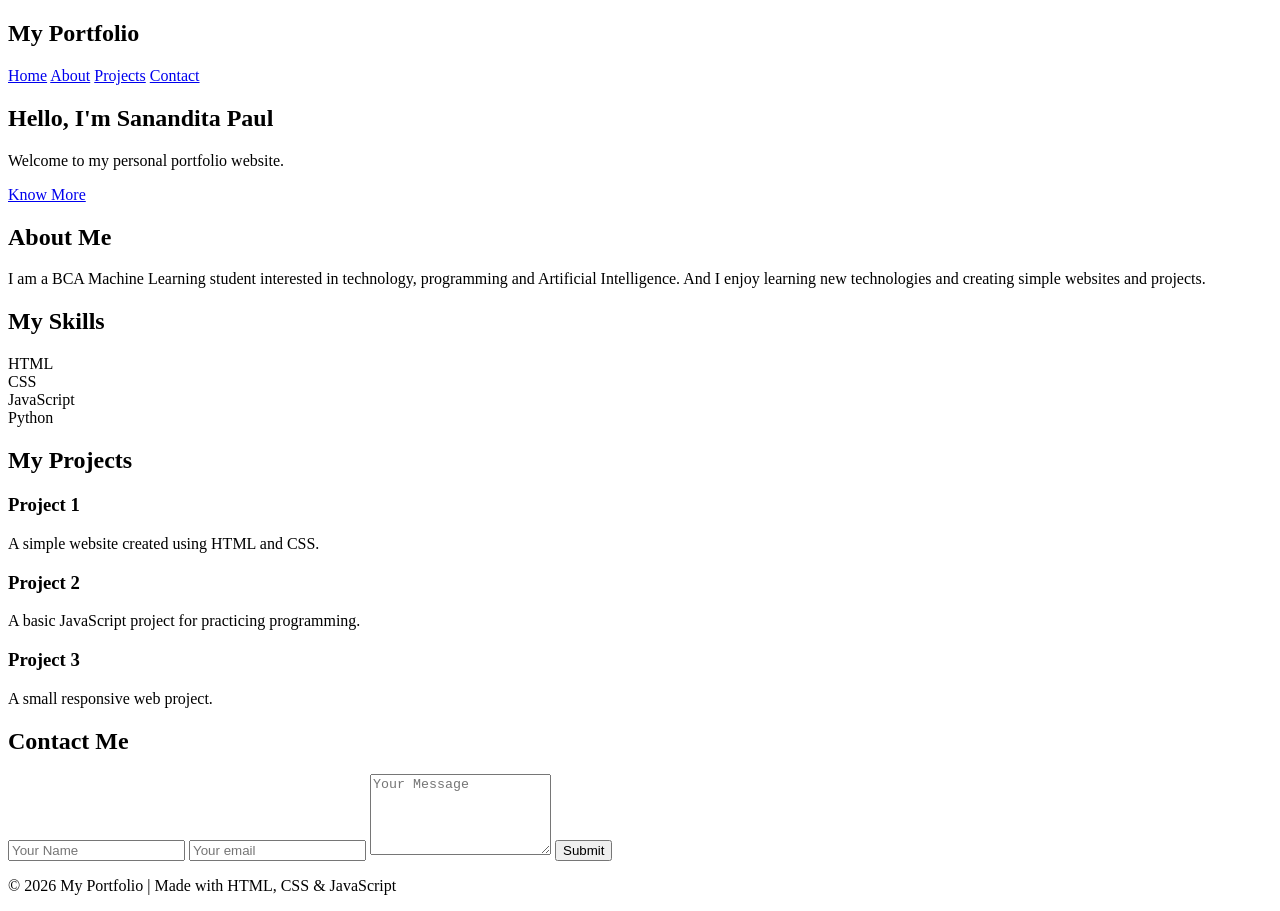
==== index.html @ e8a22e00 "Rename My Portfolio.html to index.html" ====
<!DOCTYPE html>
<!-- saved from url=(0058)http://127.0.0.1:5500/AI_Academia_Homework_Day9.html#about -->
<html lang="en"><head><meta http-equiv="Content-Type" content="text/html; charset=UTF-8">
    
    <meta name="viewport" content="width=device-width, initial-scale=1.0">
    <title>My Portfolio</title>
    <link rel="stylesheet" href="./My Portfolio_files/style_homework_day9.css">
</head>

<body>
    <header>
        <nav>
            <h2 class="logo">My Portfolio</h2>
            <div class="nav-buttons">
                <a href="http://127.0.0.1:5500/AI_Academia_Homework_Day9.html#home">Home</a>
                <a href="http://127.0.0.1:5500/AI_Academia_Homework_Day9.html#about">About</a>
                <a href="http://127.0.0.1:5500/AI_Academia_Homework_Day9.html#projects">Projects</a>
                <a href="http://127.0.0.1:5500/AI_Academia_Homework_Day9.html#contact">Contact</a>
            </div>
        </nav>
    </header>

    <section id="home" class="home">
        <h1>Hello, I'm Sanandita Paul</h1>
        <p>
            Welcome to my personal portfolio website.
        </p>
        <a href="http://127.0.0.1:5500/AI_Academia_Homework_Day9.html#about" class="main-button">Know More</a>
    </section>

    <section id="about" class="section">
        <h2>About Me</h2>
        <p>
             I am a BCA Machine Learning student interested in technology, programming and Artificial Intelligence. And I enjoy learning new technologies and creating simple websites
            and projects.
        </p>
    </section>
    <section id="skills" class="section">
        <h2>My Skills</h2>
        <div class="skills">
            <div>HTML</div>
            <div>CSS</div>
            <div>JavaScript</div>
            <div>Python</div>
        </div>
    </section>

    <section id="projects" class="section">
        <h2>My Projects</h2>
        <div class="projects">
            <div class="project-box">
                <h3>Project 1</h3>
                <p>
                    A simple website created using HTML and CSS.
                </p>
            </div>

            <div class="project-box">
                <h3>Project 2</h3>
                <p>
                    A basic JavaScript project for practicing programming.
                </p>
            </div>
            <div class="project-box">
                <h3>Project 3</h3>
                <p>
                    A small responsive web project.
                </p>
            </div>
        </div>
    </section>

    <section id="contact" class="section contact">
        <h2>Contact Me</h2>
        <form id="contactForm">
            <input type="text" id="name" placeholder="Your Name" required="">
            <input type="email" id="email" placeholder="Your email" required="">
            <textarea id="message" placeholder="Your Message" rows="5" required=""></textarea>
            <button type="submit">Submit</button>
        </form>
        <p id="response"></p>
    </section>
    <footer>
        <p>
            © 2026 My Portfolio | Made with HTML, CSS &amp; JavaScript
        </p>
    </footer>
    <script src="./My Portfolio_files/script_homework_Day9.js.download"></script>
<!-- Code injected by live-server -->
<script>
	// <![CDATA[  <-- For SVG support
	if ('WebSocket' in window) {
		(function () {
			function refreshCSS() {
				var sheets = [].slice.call(document.getElementsByTagName("link"));
				var head = document.getElementsByTagName("head")[0];
				for (var i = 0; i < sheets.length; ++i) {
					var elem = sheets[i];
					var parent = elem.parentElement || head;
					parent.removeChild(elem);
					var rel = elem.rel;
					if (elem.href && typeof rel != "string" || rel.length == 0 || rel.toLowerCase() == "stylesheet") {
						var url = elem.href.replace(/(&|\?)_cacheOverride=\d+/, '');
						elem.href = url + (url.indexOf('?') >= 0 ? '&' : '?') + '_cacheOverride=' + (new Date().valueOf());
					}
					parent.appendChild(elem);
				}
			}
			var protocol = window.location.protocol === 'http:' ? 'ws://' : 'wss://';
			var address = protocol + window.location.host + window.location.pathname + '/ws';
			var socket = new WebSocket(address);
			socket.onmessage = function (msg) {
				if (msg.data == 'reload') window.location.reload();
				else if (msg.data == 'refreshcss') refreshCSS();
			};
			if (sessionStorage && !sessionStorage.getItem('IsThisFirstTime_Log_From_LiveServer')) {
				console.log('Live reload enabled.');
				sessionStorage.setItem('IsThisFirstTime_Log_From_LiveServer', true);
			}
		})();
	}
	else {
		console.error('Upgrade your browser. This Browser is NOT supported WebSocket for Live-Reloading.');
	}
	// ]]>
</script>

</body></html>
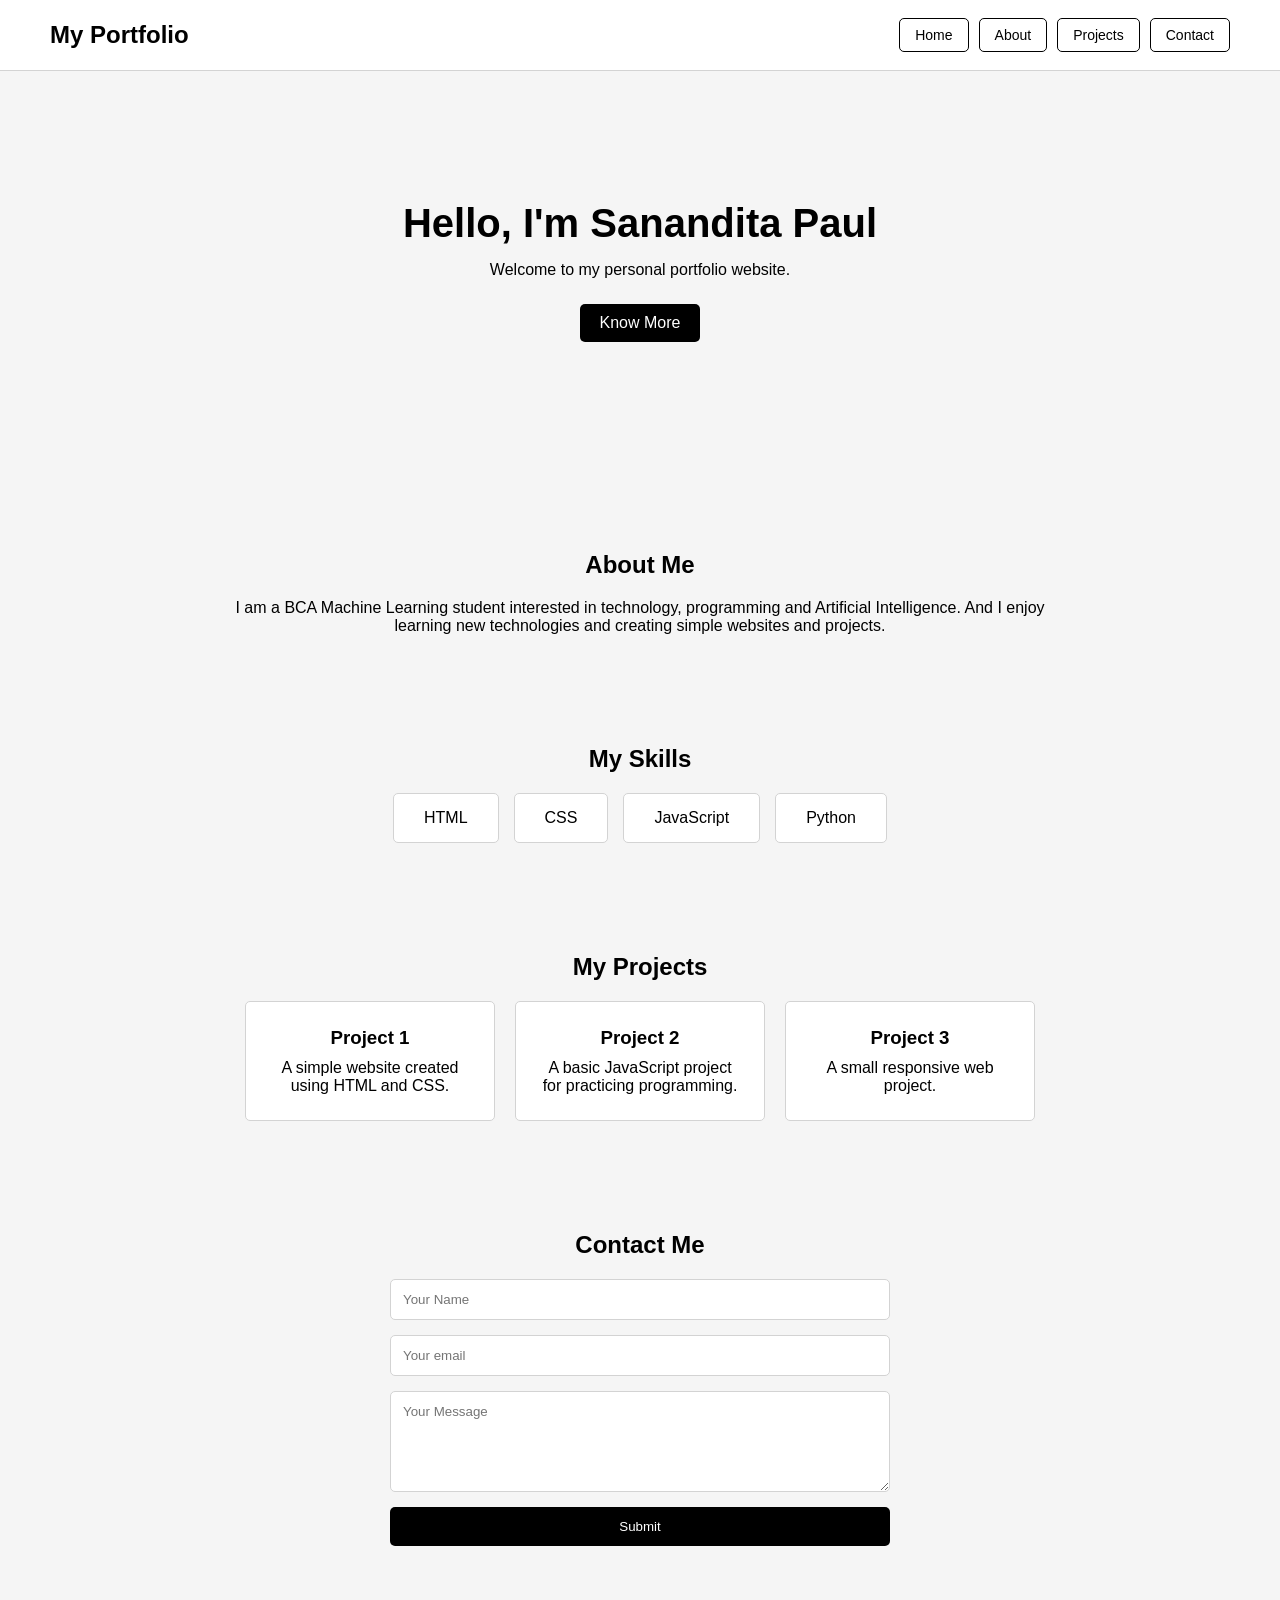
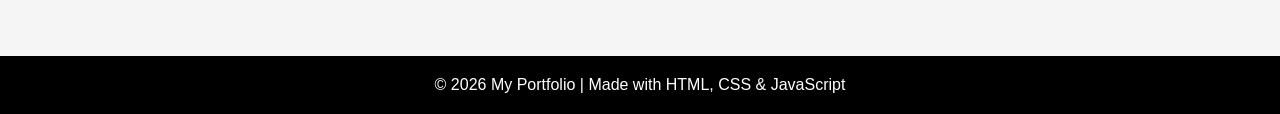
==== commit 77d205cb: "Update index.html" ====
--- a/index.html
+++ b/index.html
@@ -1,10 +1,10 @@
 <!DOCTYPE html>
-<!-- saved from url=(0058)http://127.0.0.1:5500/AI_Academia_Homework_Day9.html#about -->
-<html lang="en"><head><meta http-equiv="Content-Type" content="text/html; charset=UTF-8">
-    
+<html lang="en">
+<head>
+    <meta charset="UTF-8">
     <meta name="viewport" content="width=device-width, initial-scale=1.0">
     <title>My Portfolio</title>
-    <link rel="stylesheet" href="./My Portfolio_files/style_homework_day9.css">
+    <link rel="stylesheet" href="style_homework_day9.css">
 </head>
 
 <body>
@@ -12,10 +12,10 @@
         <nav>
             <h2 class="logo">My Portfolio</h2>
             <div class="nav-buttons">
-                <a href="http://127.0.0.1:5500/AI_Academia_Homework_Day9.html#home">Home</a>
-                <a href="http://127.0.0.1:5500/AI_Academia_Homework_Day9.html#about">About</a>
-                <a href="http://127.0.0.1:5500/AI_Academia_Homework_Day9.html#projects">Projects</a>
-                <a href="http://127.0.0.1:5500/AI_Academia_Homework_Day9.html#contact">Contact</a>
+                <a href="#home">Home</a>
+                <a href="#about">About</a>
+                <a href="#projects">Projects</a>
+                <a href="#contact">Contact</a>
             </div>
         </nav>
     </header>
@@ -25,7 +25,7 @@
         <p>
             Welcome to my personal portfolio website.
         </p>
-        <a href="http://127.0.0.1:5500/AI_Academia_Homework_Day9.html#about" class="main-button">Know More</a>
+        <a href="#about" class="main-button">Know More</a>
     </section>
 
     <section id="about" class="section">
@@ -73,56 +73,18 @@
     <section id="contact" class="section contact">
         <h2>Contact Me</h2>
         <form id="contactForm">
-            <input type="text" id="name" placeholder="Your Name" required="">
-            <input type="email" id="email" placeholder="Your email" required="">
-            <textarea id="message" placeholder="Your Message" rows="5" required=""></textarea>
+            <input type="text" id="name" placeholder="Your Name" required>
+            <input type="email"  id="email"placeholder="Your email" required>
+            <textarea id="message" placeholder="Your Message" rows="5" required></textarea>
             <button type="submit">Submit</button>
         </form>
         <p id="response"></p>
     </section>
     <footer>
         <p>
-            © 2026 My Portfolio | Made with HTML, CSS &amp; JavaScript
+            © 2026 My Portfolio | Made with HTML, CSS & JavaScript
         </p>
     </footer>
-    <script src="./My Portfolio_files/script_homework_Day9.js.download"></script>
-<!-- Code injected by live-server -->
-<script>
-	// <![CDATA[  <-- For SVG support
-	if ('WebSocket' in window) {
-		(function () {
-			function refreshCSS() {
-				var sheets = [].slice.call(document.getElementsByTagName("link"));
-				var head = document.getElementsByTagName("head")[0];
-				for (var i = 0; i < sheets.length; ++i) {
-					var elem = sheets[i];
-					var parent = elem.parentElement || head;
-					parent.removeChild(elem);
-					var rel = elem.rel;
-					if (elem.href && typeof rel != "string" || rel.length == 0 || rel.toLowerCase() == "stylesheet") {
-						var url = elem.href.replace(/(&|\?)_cacheOverride=\d+/, '');
-						elem.href = url + (url.indexOf('?') >= 0 ? '&' : '?') + '_cacheOverride=' + (new Date().valueOf());
-					}
-					parent.appendChild(elem);
-				}
-			}
-			var protocol = window.location.protocol === 'http:' ? 'ws://' : 'wss://';
-			var address = protocol + window.location.host + window.location.pathname + '/ws';
-			var socket = new WebSocket(address);
-			socket.onmessage = function (msg) {
-				if (msg.data == 'reload') window.location.reload();
-				else if (msg.data == 'refreshcss') refreshCSS();
-			};
-			if (sessionStorage && !sessionStorage.getItem('IsThisFirstTime_Log_From_LiveServer')) {
-				console.log('Live reload enabled.');
-				sessionStorage.setItem('IsThisFirstTime_Log_From_LiveServer', true);
-			}
-		})();
-	}
-	else {
-		console.error('Upgrade your browser. This Browser is NOT supported WebSocket for Live-Reloading.');
-	}
-	// ]]>
-</script>
-
-</body></html>
+    <script src="script_homework_Day9.js"></script>
+</body>
+</html>
--- a/style_homework_day9.css
+++ b/style_homework_day9.css
@@ -0,0 +1,185 @@
+* {
+    margin: 0;
+    padding: 0;
+    box-sizing: border-box;
+}
+
+body {
+    font-family: Arial, sans-serif;
+    background-color: whitesmoke;
+    color: black;
+}
+
+header {
+    background-color: white;
+    border-bottom: 1px solid lightgray;
+}
+
+nav {
+    height: 70px;
+    display: flex;
+    align-items: center;
+    justify-content: space-between;
+    padding: 0 50px;
+}
+
+.logo {
+    font-size: 24px;
+}
+
+.nav-buttons {
+    display: flex;
+    gap: 10px;
+}
+
+.nav-buttons a {
+    text-decoration: none;
+    color: black;
+    border: 1px solid black;
+    padding: 8px 15px;
+    border-radius: 5px;
+    font-size: 14px;
+}
+
+.nav-buttons a:hover {
+    background-color:black;
+    color: white;
+}
+
+.home {
+    min-height: 400px;
+    display: flex;
+    flex-direction: column;
+    justify-content: center;
+    align-items: center;
+    text-align: center;
+}
+
+.home h1 {
+    font-size: 40px;
+    margin-bottom: 15px;
+}
+
+.home p {
+    margin-bottom: 25px;
+}
+
+.main-button {
+    text-decoration: none;
+    background-color: black;
+    color: white;
+    padding: 10px 20px;
+    border-radius: 5px;
+}
+
+.section {
+    max-width: 900px;
+    margin: 50px auto;
+    padding: 30px 20px;
+    text-align: center;
+}
+
+.section h2 {
+    margin-bottom: 20px;
+}
+
+.skills {
+    display: flex;
+    justify-content: center;
+    gap: 15px;
+    flex-wrap: wrap;
+}
+
+.skills div {
+    background-color: white;
+    border: 1px solid lightgray;
+    padding: 15px 30px;
+    border-radius: 5px;
+}
+
+.projects {
+    display: flex;
+    justify-content: center;
+    gap: 20px;
+    flex-wrap: wrap;
+}
+
+.project-box {
+    background-color: white;
+    width: 250px;
+    padding: 25px;
+    border: 1px solid lightgray;
+    border-radius: 5px;
+}
+
+.project-box h3 {
+    margin-bottom: 10px;
+}
+
+.contact form {
+    max-width: 500px;
+    margin: auto;
+    display: flex;
+    flex-direction: column;
+    gap: 15px;
+}
+
+.contact input,
+.contact textarea {
+    width: 100%;
+    padding: 12px;
+    border: 1px solid lightgray;
+    border-radius: 5px;
+    font-family: Arial, sans-serif;
+}
+
+.contact button {
+    padding: 12px;
+    background-color: black;
+    color: white;
+    border: none;
+    border-radius: 5px;
+    cursor: pointer;
+}
+
+.contact button:hover {
+    background-color: gray;
+}
+
+#response {
+    margin-top: 20px;
+    font-weight: bold;
+}
+
+footer {
+    margin-top: 60px;
+
+    background-color: black;
+    color: white;
+
+    text-align: center;
+
+    padding: 20px;
+}
+
+@media (max-width: 600px) {
+    nav {
+        height: auto;
+        padding: 20px;
+        flex-direction: column;
+        gap: 15px;
+    }
+
+    .nav-buttons {
+        flex-wrap: wrap;
+        justify-content: center;
+    }
+
+    .home h1 {
+        font-size: 30px;
+    }
+
+    .project-box {
+        width: 100%;
+    }
+}
